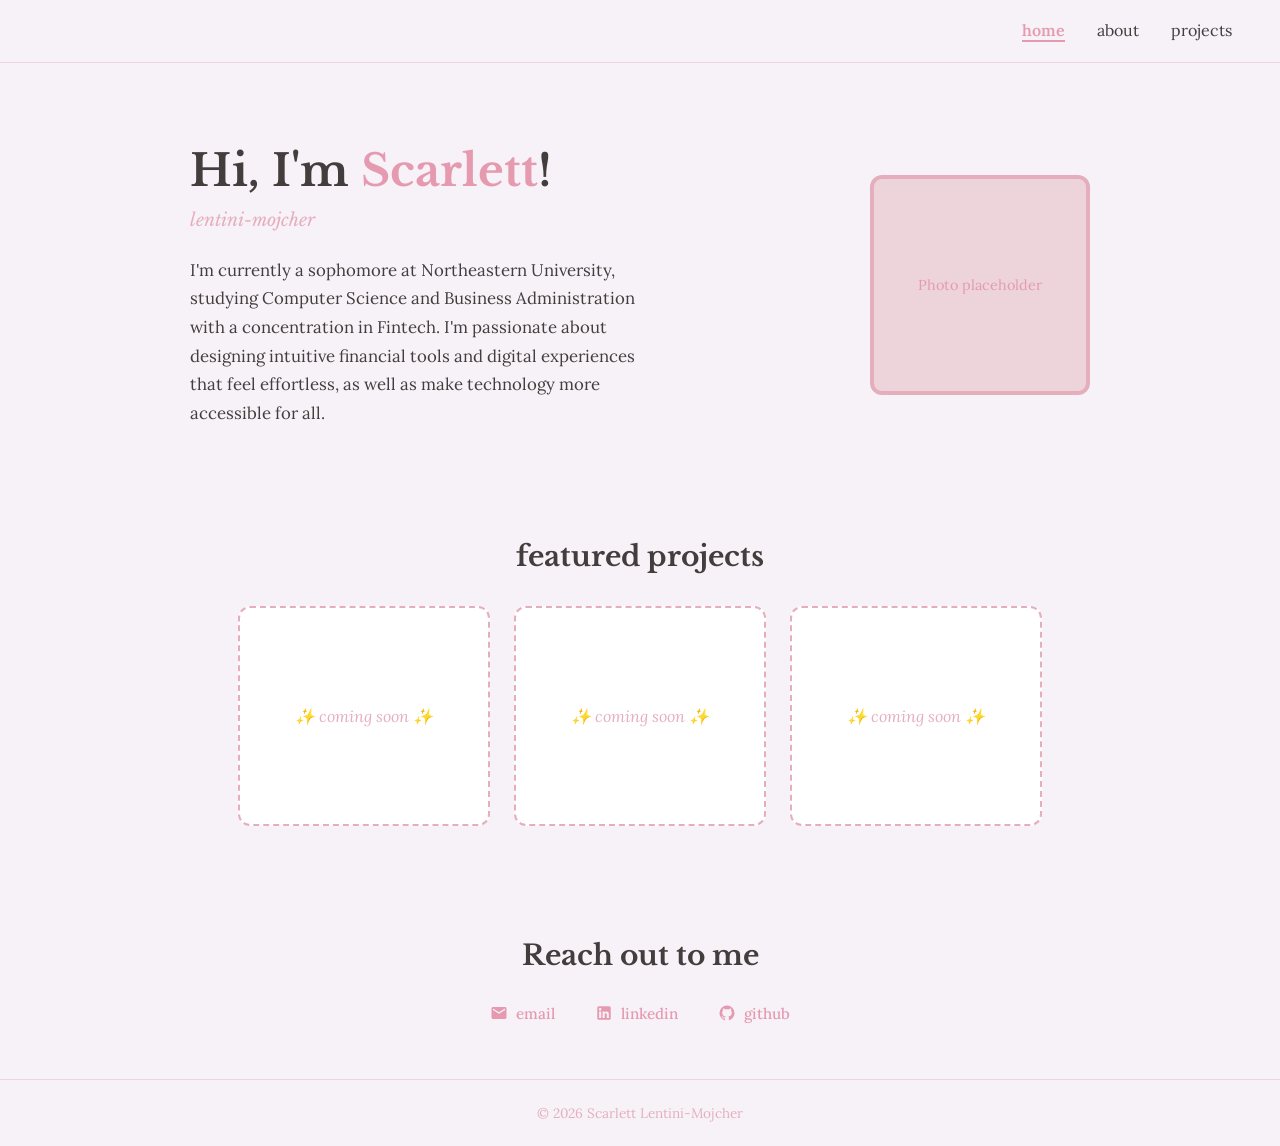
==== index.html @ c276ba23 "Revise personal description in index.html Updated the description to reflect current studies and foc" ====
<!DOCTYPE html>
<html lang="en">
<head>
  <meta charset="UTF-8">
  <meta name="viewport" content="width=device-width, initial-scale=1.0">
  <title>Scarlett Lentini-Mojcher</title>
  <link href="https://fonts.googleapis.com/css2?family=Libre+Baskerville:wght@400;700&family=Lora:wght@400;500;600;700&display=swap" rel="stylesheet">
  <link rel="stylesheet" href="styles.css">
</head>
<body>

  <!-- HEADER -->
  <header>
    <nav>
      <a href="index.html" class="active">home</a>
      <a href="about.html">about</a>
      <a href="projects.html">projects</a>
    </nav>
  </header>

  <!-- HERO -->
  <section class="hero">
    <div class="hero-content">
      <div class="hero-text">
        <h1>Hi, I'm <span>Scarlett</span>!</h1>
        <p class="subtitle">lentini-mojcher</p>
        <p>
          I'm currently a sophomore at Northeastern University, studying Computer Science
          and Business Administration with a concentration in Fintech. I'm passionate about
          designing intuitive financial tools and digital experiences that feel effortless,
          as well as make technology more accessible for all.
        </p>
      </div>
      <div class="hero-photo">
        Photo placeholder
      </div>
    </div>
  </section>

  <!-- FEATURED PROJECTS -->
  <section class="tbd-grid">
    <h2 class="tbd-heading">featured projects</h2>
    <div class="tbd-boxes">
      <a href="#" class="tbd-box">
        <p>✨ coming soon ✨</p>
      </a>
      <a href="#" class="tbd-box">
        <p>✨ coming soon ✨</p>
      </a>
      <a href="#" class="tbd-box">
        <p>✨ coming soon ✨</p>
      </a>
    </div>
  </section>

  <!-- REACH OUT -->
  <section class="contact">
    <h2>Reach out to me</h2>
    <div class="contact-links">
      <a href="mailto:lentinimojcher.s@northeastern.edu">
        <svg viewBox="0 0 24 24"><path d="M20 4H4c-1.1 0-2 .9-2 2v12c0 1.1.9 2 2 2h16c1.1 0 2-.9 2-2V6c0-1.1-.9-2-2-2zm0 4l-8 5-8-5V6l8 5 8-5v2z"/></svg>
        email
      </a>
      <a href="https://linkedin.com/in/scarlettlentinimojcher">
        <svg viewBox="0 0 24 24"><path d="M19 3a2 2 0 012 2v14a2 2 0 01-2 2H5a2 2 0 01-2-2V5a2 2 0 012-2h14m-.5 15.5v-5.3a3.26 3.26 0 00-3.26-3.26c-.85 0-1.84.52-2.32 1.3v-1.11h-2.79v8.37h2.79v-4.93c0-.77.62-1.4 1.39-1.4a1.4 1.4 0 011.4 1.4v4.93h2.79M6.88 8.56a1.68 1.68 0 001.68-1.68c0-.93-.75-1.69-1.68-1.69a1.69 1.69 0 00-1.69 1.69c0 .93.76 1.68 1.69 1.68m1.39 9.94v-8.37H5.5v8.37h2.77z"/></svg>
        linkedin
      </a>
      <a href="https://github.com/lentinimojcher-s" target="_blank">
        <svg viewBox="0 0 24 24"><path d="M12 2A10 10 0 002 12c0 4.42 2.87 8.17 6.84 9.5.5.08.66-.23.66-.5v-1.69c-2.77.6-3.36-1.34-3.36-1.34-.46-1.16-1.11-1.47-1.11-1.47-.91-.62.07-.6.07-.6 1 .07 1.53 1.03 1.53 1.03.87 1.52 2.34 1.07 2.91.83.09-.65.35-1.09.63-1.34-2.22-.25-4.55-1.11-4.55-4.92 0-1.11.38-2 1.03-2.71-.1-.25-.45-1.29.1-2.64 0 0 .84-.27 2.75 1.02.79-.22 1.65-.33 2.5-.33.85 0 1.71.11 2.5.33 1.91-1.29 2.75-1.02 2.75-1.02.55 1.35.2 2.39.1 2.64.65.71 1.03 1.6 1.03 2.71 0 3.82-2.34 4.66-4.57 4.91.36.31.69.92.69 1.85V21c0 .27.16.59.67.5C19.14 20.16 22 16.42 22 12A10 10 0 0012 2z"/></svg>
        github
      </a>
    </div>
  </section>

  <!-- FOOTER -->
  <footer>
    <p>&copy; 2026 Scarlett Lentini-Mojcher</p>
  </footer>

</body>
</html>
---- styles.css ----
* {
  margin: 0;
  padding: 0;
  box-sizing: border-box;
}

:root {
  --text: #433d3d;
  --bg: #f7f2f8;
  --primary: #e59aaf;
  --secondary: #e5aebd;
  --accent: #edd4db;
}

body {
  font-family: 'Lora', serif;
  color: var(--text);
  background-color: var(--bg);
  min-height: 100vh;
  display: flex;
  flex-direction: column;
}

/* ---- HEADER / NAV ---- */
header {
  display: flex;
  justify-content: flex-end;
  align-items: center;
  padding: 1.25rem 3rem;
  background-color: var(--bg);
  border-bottom: 1px solid var(--accent);
  position: sticky;
  top: 0;
  z-index: 100;
}

nav {
  display: flex;
  gap: 2rem;
}

nav a {
  font-family: 'Lora', serif;
  font-size: 1rem;
  color: var(--text);
  text-decoration: none;
  position: relative;
  padding-bottom: 2px;
  transition: color 0.3s ease;
}

nav a::after {
  content: '';
  position: absolute;
  bottom: 0;
  left: 0;
  width: 0;
  height: 2px;
  background-color: var(--primary);
  transition: width 0.3s ease;
}

nav a:hover {
  color: var(--primary);
}

nav a:hover::after {
  width: 100%;
}

nav a.active {
  color: var(--primary);
  font-weight: 600;
}

nav a.active::after {
  width: 100%;
}

.header-name {
  font-family: 'Libre Baskerville', serif;
  font-size: 1.25rem;
  font-weight: 700;
  color: var(--primary);
  text-decoration: none;
}

/* ---- HERO SECTION ---- */
.hero {
  flex: 0;
  display: flex;
  flex-direction: column;
  align-items: center;
  justify-content: center;
  padding: 5rem 3rem 4rem;
  text-align: center;
}

.hero-content {
  display: flex;
  align-items: center;
  gap: 3.5rem;
  max-width: 900px;
  width: 100%;
}

.hero-text {
  flex: 1;
  text-align: left;
}

.hero-text h1 {
  font-family: 'Libre Baskerville', serif;
  font-size: 2.75rem;
  font-weight: 700;
  color: var(--text);
  margin-bottom: 0.5rem;
}

.hero-text h1 span {
  color: var(--primary);
}

.hero-text .subtitle {
  font-family: 'Libre Baskerville', serif;
  font-size: 1.1rem;
  color: var(--secondary);
  margin-bottom: 1.25rem;
  font-style: italic;
}

.hero-text p {
  font-size: 1.05rem;
  line-height: 1.7;
  color: var(--text);
  max-width: 480px;
}

.hero-photo {
  width: 220px;
  height: 220px;
  border-radius: 12px;
  background-color: var(--accent);
  border: 4px solid var(--secondary);
  display: flex;
  align-items: center;
  justify-content: center;
  flex-shrink: 0;
  font-family: 'Lora', serif;
  color: var(--primary);
  font-size: 0.9rem;
}

/* ---- FEATURED PROJECTS ---- */
.tbd-grid {
  max-width: 900px;
  width: 100%;
  margin: 0 auto;
  padding: 3rem 3rem 4rem;
}

.tbd-heading {
  font-family: 'Libre Baskerville', serif;
  font-size: 1.75rem;
  color: var(--text);
  margin-bottom: 2rem;
  text-align: center;
}

.tbd-boxes {
  display: grid;
  grid-template-columns: repeat(3, 1fr);
  gap: 1.5rem;
}

.tbd-box {
  padding: 4rem 1.5rem;
  min-height: 220px;
  background-color: white;
  border-radius: 12px;
  border: 2px dashed var(--secondary);
  text-align: center;
  text-decoration: none;
  transition: all 0.3s ease;
  cursor: pointer;
  display: flex;
  align-items: center;
  justify-content: center;
}

.tbd-box:hover {
  border-color: var(--primary);
  background-color: var(--accent);
  transform: translateY(-4px);
}

.tbd-box p {
  font-size: 1rem;
  color: var(--secondary);
  font-style: italic;
}

.tbd-box:hover p {
  color: var(--primary);
}

/* ---- REACH OUT / CONTACT ---- */
.contact {
  text-align: center;
  padding: 3rem 2rem;
  max-width: 900px;
  width: 100%;
  margin: 0 auto;
}

.contact h2 {
  font-family: 'Libre Baskerville', serif;
  font-size: 1.75rem;
  color: var(--text);
  margin-bottom: 1.5rem;
}

.contact-links {
  display: flex;
  justify-content: center;
  gap: 2rem;
  flex-wrap: wrap;
}

.contact-links a {
  display: inline-flex;
  align-items: center;
  gap: 0.5rem;
  padding: 0.4rem 0.25rem;
  color: var(--primary);
  text-decoration: none;
  font-family: 'Lora', serif;
  font-size: 0.95rem;
  font-weight: 500;
  transition: all 0.3s ease;
  border-bottom: 2px solid transparent;
}

.contact-links a:hover {
  border-bottom: 2px solid var(--primary);
}

.contact-links a svg {
  width: 18px;
  height: 18px;
  fill: currentColor;
}

/* ---- FOOTER ---- */
footer {
  text-align: center;
  padding: 1.5rem;
  border-top: 1px solid var(--accent);
  font-size: 0.85rem;
  color: var(--secondary);
  margin-top: auto;
}

/* ---- PAGE HEADER ---- */
.page-header {
  text-align: center;
  padding: 3.5rem 2rem 1.5rem;
}

.page-header h1 {
  font-family: 'Libre Baskerville', serif;
  font-size: 2.5rem;
  color: var(--text);
}

.page-subtitle {
  font-family: 'Lora', serif;
  font-size: 1.05rem;
  color: var(--secondary);
  font-style: italic;
  margin-top: 0.75rem;
}

/* ---- ABOUT SECTIONS ---- */
.about-section {
  max-width: 800px;
  width: 100%;
  margin: 0 auto;
  padding: 2rem 3rem;
}

.about-section h2 {
  font-family: 'Libre Baskerville', serif;
  font-size: 1.4rem;
  color: var(--primary);
  margin-bottom: 1.25rem;
  padding-bottom: 0.5rem;
  border-bottom: 2px solid var(--accent);
}

.about-item {
  margin-bottom: 1.25rem;
}

.about-item-header {
  display: flex;
  justify-content: space-between;
  align-items: baseline;
  flex-wrap: wrap;
  gap: 0.5rem;
}

.about-item h3 {
  font-family: 'Lora', serif;
  font-size: 1.05rem;
  font-weight: 600;
  color: var(--text);
}

.about-date {
  font-size: 0.9rem;
  color: var(--secondary);
  font-style: italic;
  white-space: nowrap;
}

.about-org {
  font-size: 0.95rem;
  color: var(--secondary);
  margin-top: 0.15rem;
}

.about-item p {
  font-size: 0.95rem;
  line-height: 1.6;
  color: var(--text);
  margin-top: 0.25rem;
}

/* ---- RESUME LINK ---- */
.resume-section {
  text-align: center;
  padding-bottom: 4rem;
}

.resume-link {
  display: inline-block;
  font-family: 'Lora', serif;
  font-size: 1.05rem;
  color: var(--primary);
  text-decoration: none;
  padding: 0.4rem 0.25rem;
  border-bottom: 2px solid transparent;
  transition: all 0.3s ease;
}

.resume-link:hover {
  border-bottom: 2px solid var(--primary);
}

/* ---- HEADER WITH NAME (about/projects pages) ---- */
.header-with-name {
  justify-content: space-between;
}

/* ---- RESPONSIVE ---- */
@media (max-width: 700px) {
  header {
    padding: 1rem 1.5rem;
    flex-wrap: wrap;
    gap: 0.75rem;
  }

  nav {
    gap: 1.25rem;
  }

  .hero {
    padding: 2.5rem 1.5rem 1.5rem;
  }

  .hero-content {
    flex-direction: column-reverse;
    text-align: center;
    gap: 2rem;
  }

  .hero-text {
    text-align: center;
  }

  .hero-text h1 {
    font-size: 2rem;
  }

  .hero-photo {
    width: 160px;
    height: 160px;
  }

  .tbd-grid {
    padding: 2rem 1.5rem 3rem;
  }

  .tbd-boxes {
    grid-template-columns: 1fr;
  }
}
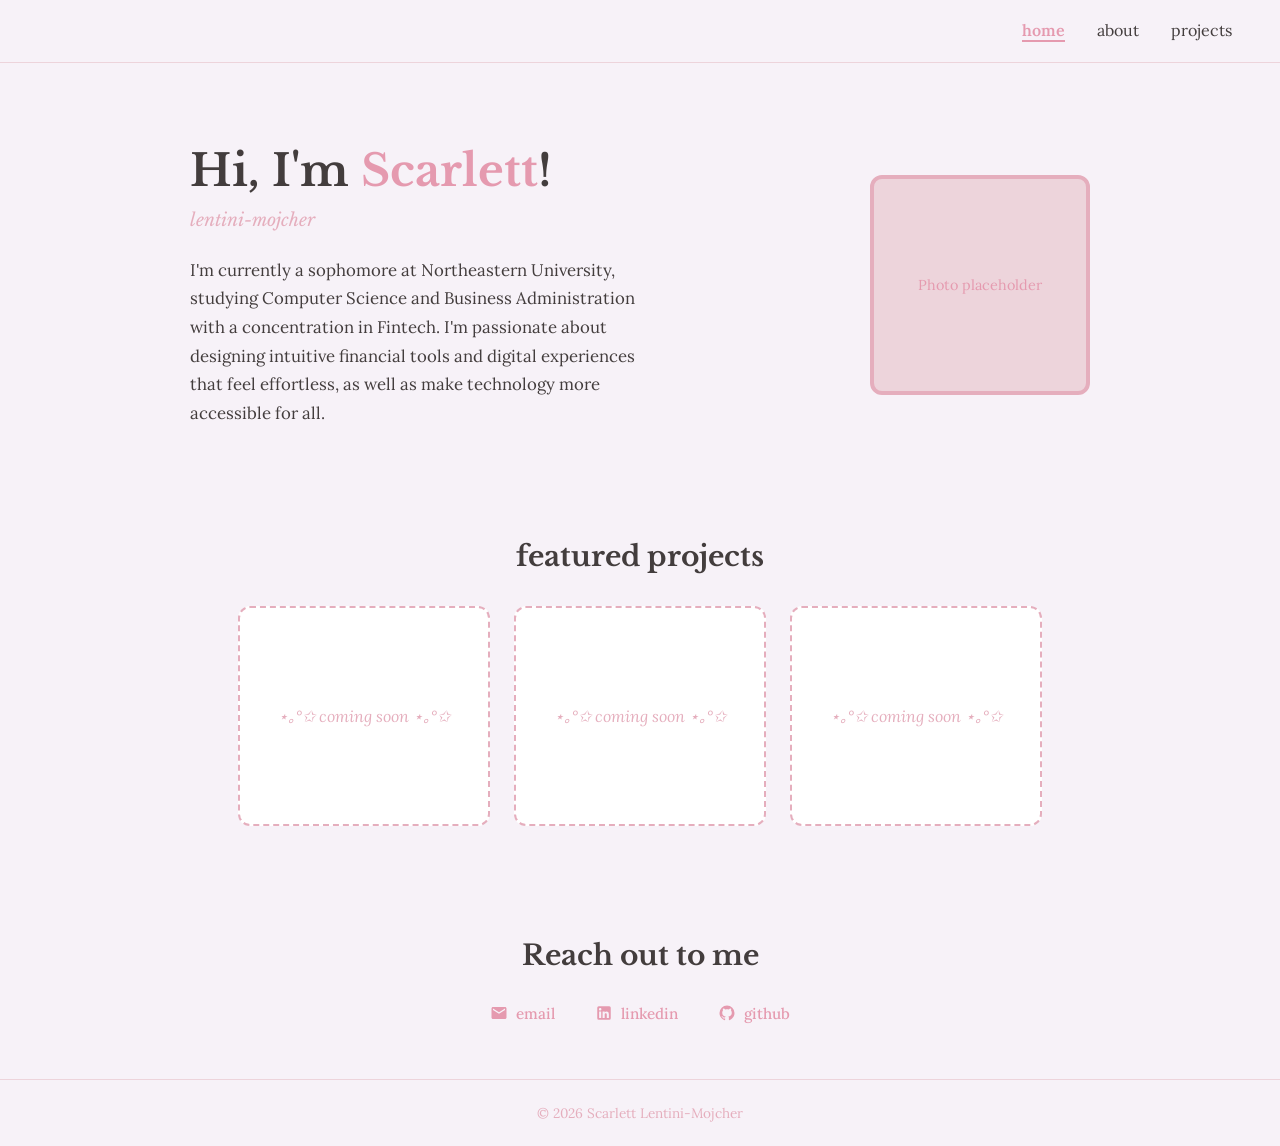
==== commit abdcb915: "Update index.html" ====
--- a/index.html
+++ b/index.html
@@ -42,13 +42,13 @@
     <h2 class="tbd-heading">featured projects</h2>
     <div class="tbd-boxes">
       <a href="#" class="tbd-box">
-        <p>✨ coming soon ✨</p>
+        <p>⋆｡°✩ coming soon ⋆｡°✩</p>
       </a>
       <a href="#" class="tbd-box">
-        <p>✨ coming soon ✨</p>
+        <p>⋆｡°✩ coming soon ⋆｡°✩</p>
       </a>
       <a href="#" class="tbd-box">
-        <p>✨ coming soon ✨</p>
+        <p>⋆｡°✩ coming soon ⋆｡°✩</p>
       </a>
     </div>
   </section>
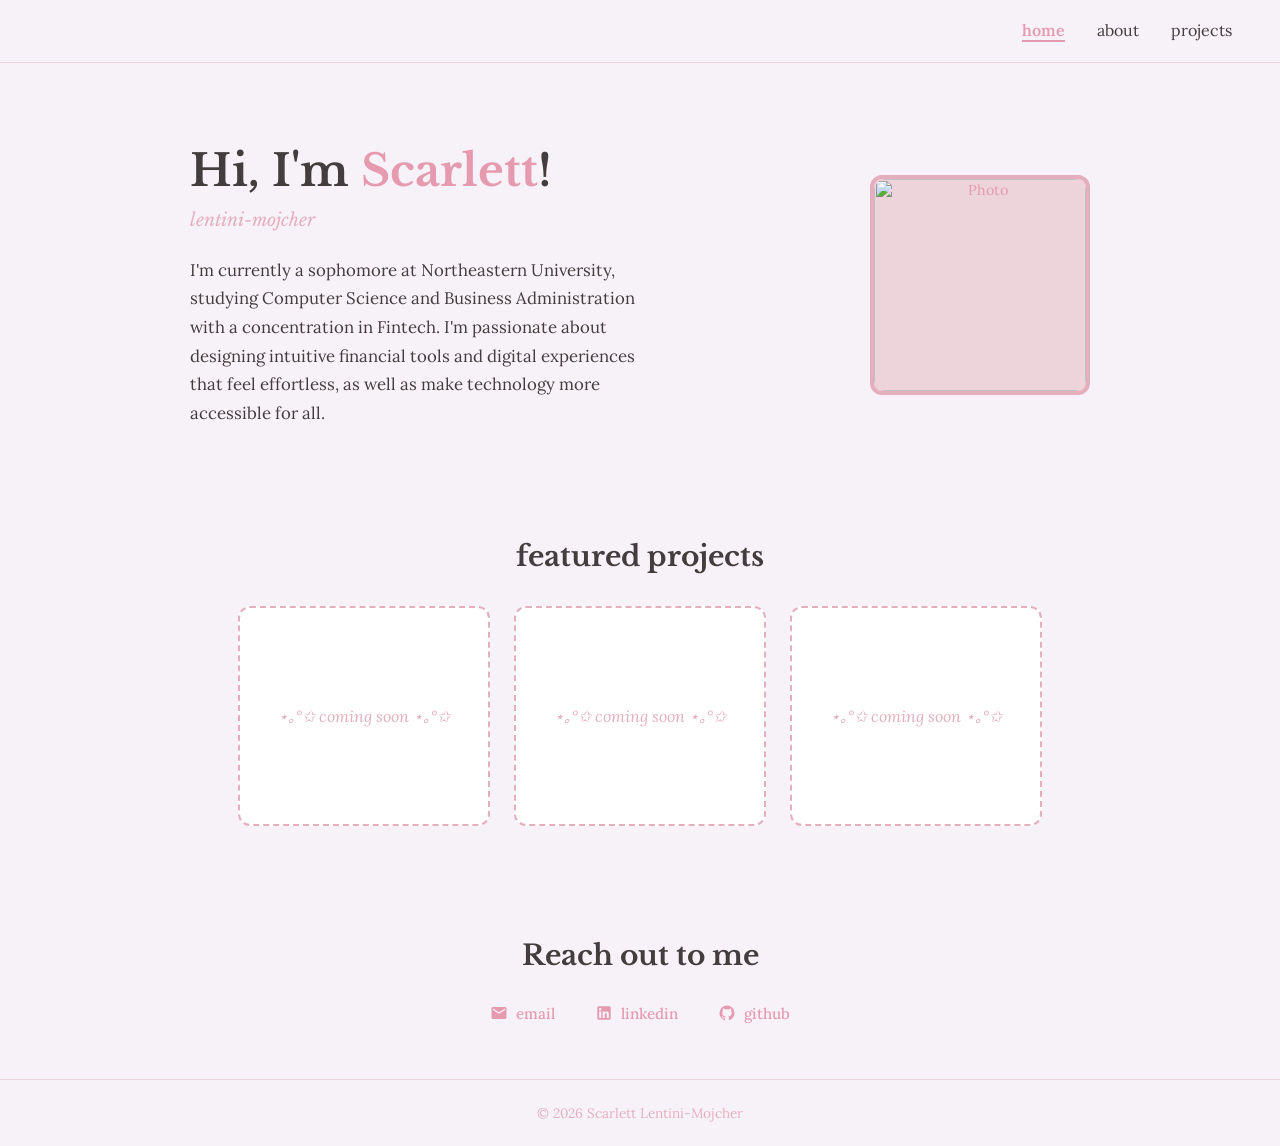
==== commit b84285df: "Replace photo placeholder with an image element" ====
--- a/index.html
+++ b/index.html
@@ -1,3 +1,4 @@
+<link rel="icon" href="data:image/svg+xml,<svg xmlns='http://www.w3.org/2000/svg' viewBox='0 0 100 100'><text y='.9em' font-size='90'>🌸</text></svg>">
 <!DOCTYPE html>
 <html lang="en">
 <head>
@@ -32,7 +33,7 @@
         </p>
       </div>
       <div class="hero-photo">
-        Photo placeholder
+        <img src="photo.jpg" alt="Photo" style="width:100%; height:100%; object-fit:cover; border-radius:12px;">
       </div>
     </div>
   </section>
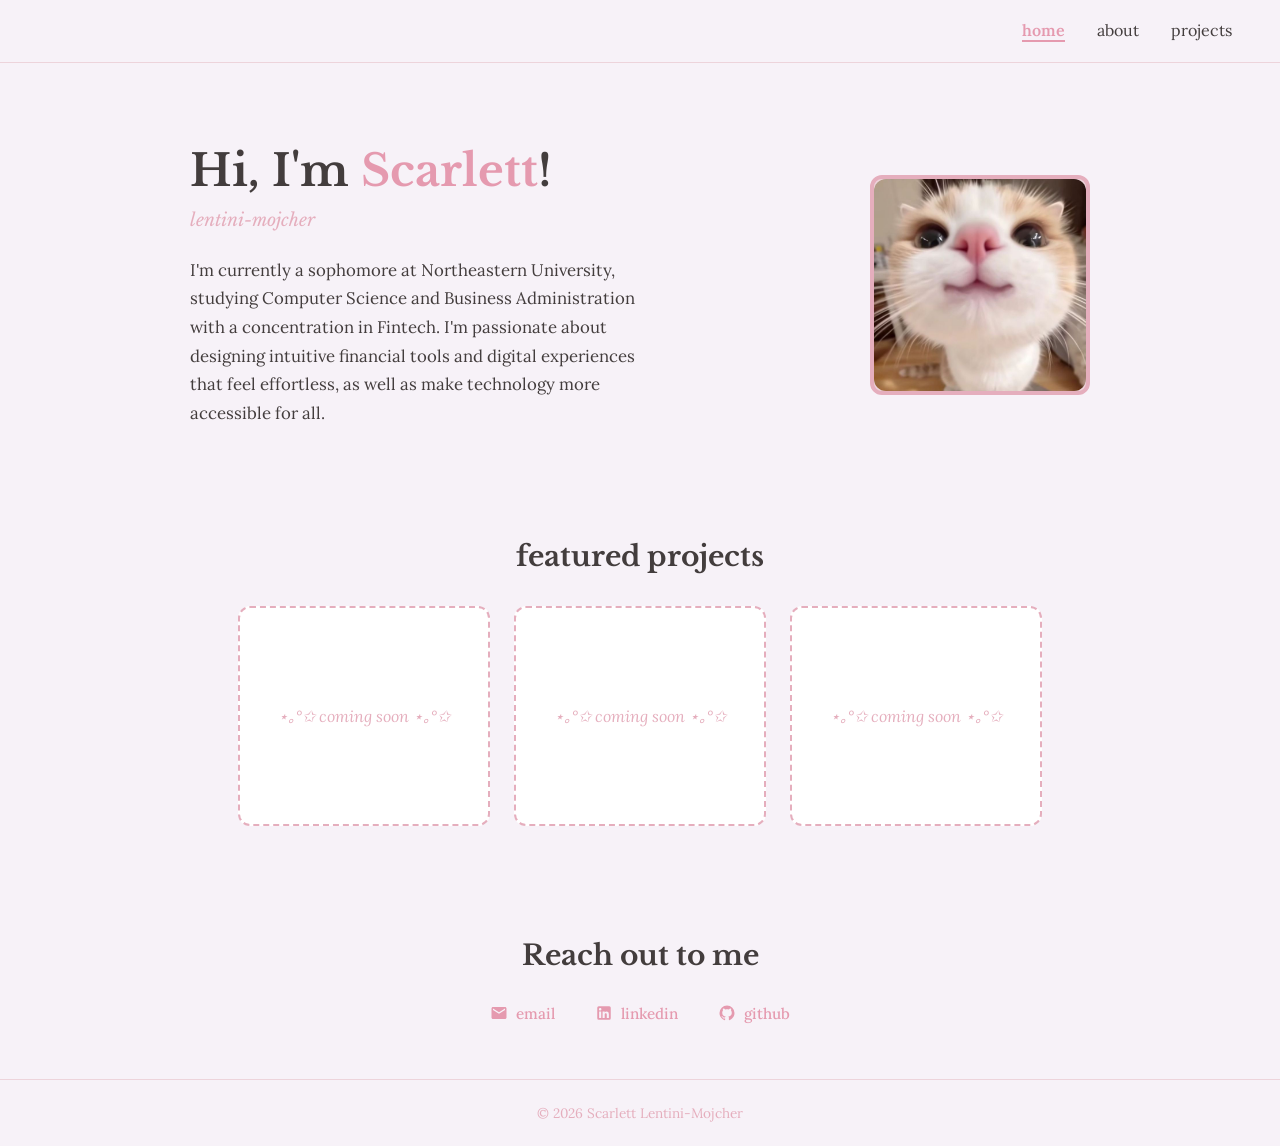
==== commit ba5baec3: "Update image source in hero section" ====
--- a/index.html
+++ b/index.html
@@ -33,7 +33,7 @@
         </p>
       </div>
       <div class="hero-photo">
-        <img src="photo.jpg" alt="Photo" style="width:100%; height:100%; object-fit:cover; border-radius:12px;">
+        <img src="smirk.jpg" alt="Photo" style="width:100%; height:100%; object-fit:cover; border-radius:12px;">
       </div>
     </div>
   </section>
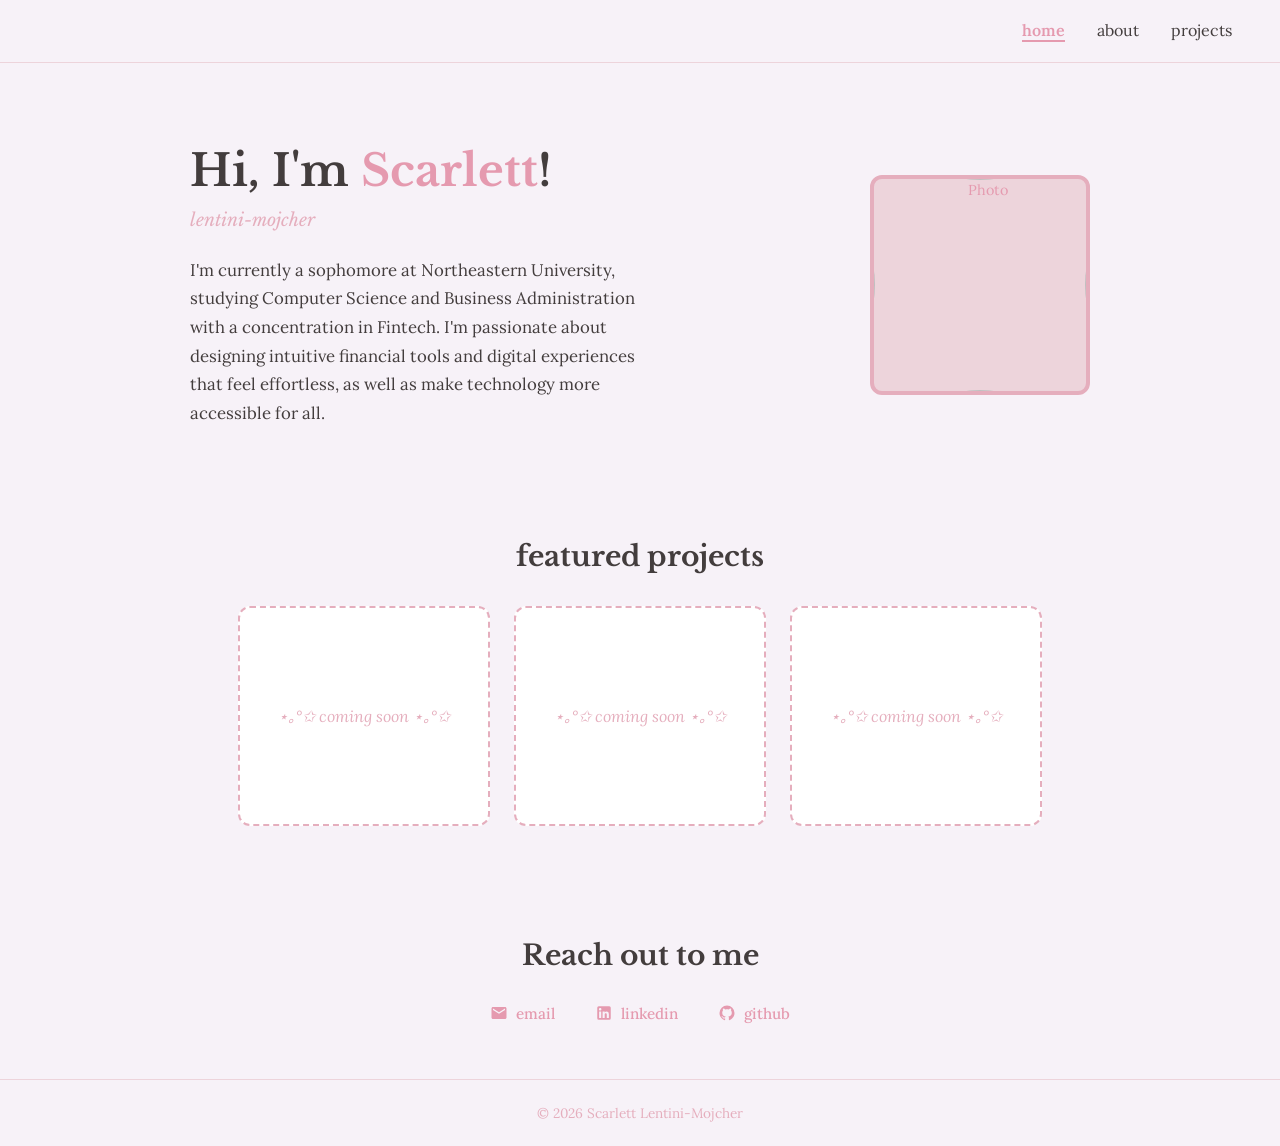
==== commit 899406cb: "Update index.html" ====
--- a/index.html
+++ b/index.html
@@ -33,7 +33,7 @@
         </p>
       </div>
       <div class="hero-photo">
-        <img src="smirk.jpg" alt="Photo" style="width:100%; height:100%; object-fit:cover; border-radius:12px;">
+        <img src="photo.jpg" alt="Photo" style="width:100%; height:100%; object-fit:cover; border-radius:50%;">
       </div>
     </div>
   </section>
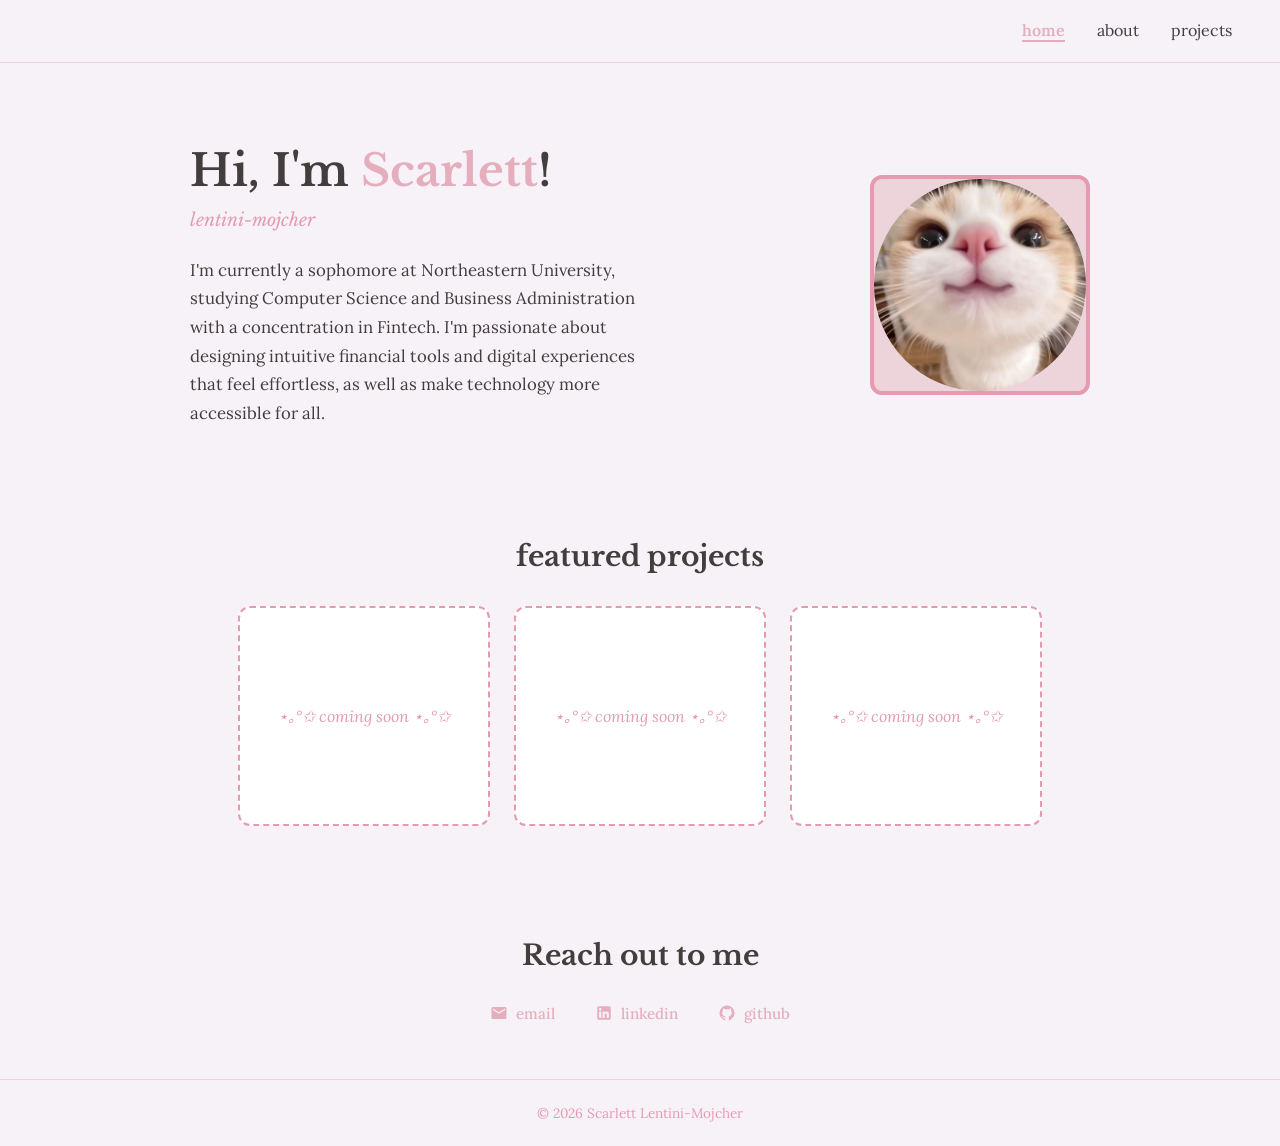
==== commit d7b0de25: "Change image source from photo.jpg to smirk.jpg" ====
--- a/index.html
+++ b/index.html
@@ -33,7 +33,7 @@
         </p>
       </div>
       <div class="hero-photo">
-        <img src="photo.jpg" alt="Photo" style="width:100%; height:100%; object-fit:cover; border-radius:50%;">
+        <img src="smirk.jpg" alt="Photo" style="width:100%; height:100%; object-fit:cover; border-radius:50%;">
       </div>
     </div>
   </section>
--- a/styles.css
+++ b/styles.css
@@ -7,8 +7,8 @@
 :root {
   --text: #433d3d;
   --bg: #f7f2f8;
-  --primary: #e59aaf;
-  --secondary: #e5aebd;
+  --primary: #e5aebd;
+  --secondary: #e59aaf;
   --accent: #edd4db;
 }
 
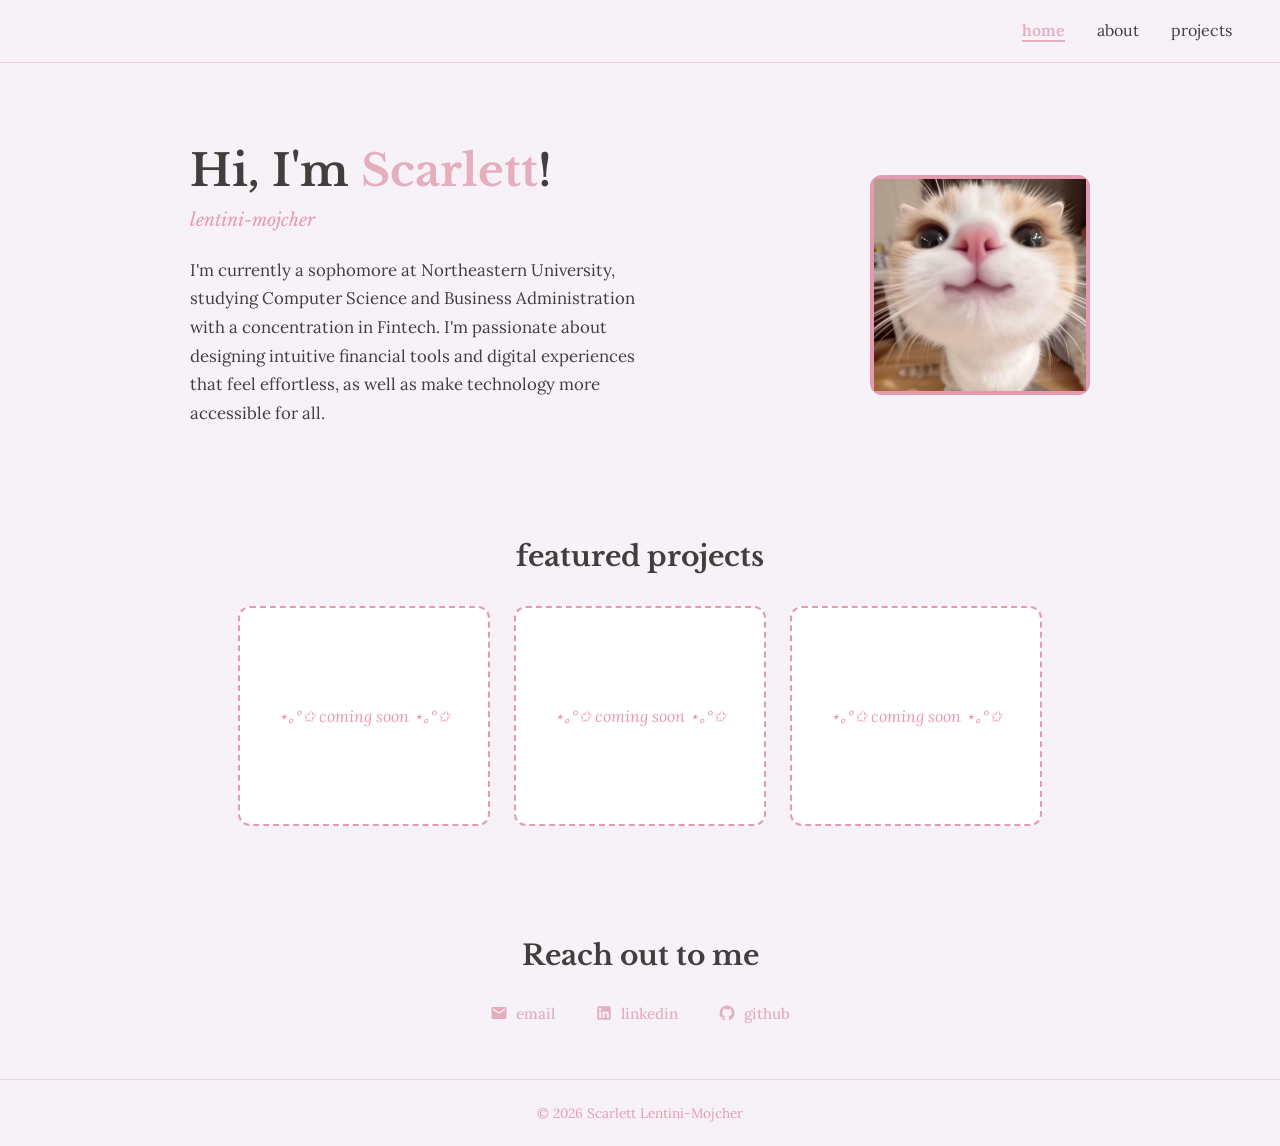
==== commit 6f5285ff: "Update hero photo image style Removed border-radius style from hero photo image." ====
--- a/index.html
+++ b/index.html
@@ -33,7 +33,7 @@
         </p>
       </div>
       <div class="hero-photo">
-        <img src="smirk.jpg" alt="Photo" style="width:100%; height:100%; object-fit:cover; border-radius:50%;">
+        <img src="smirk.jpg" alt="Photo" style="width:100%; height:100%; object-fit:cover;">
       </div>
     </div>
   </section>
